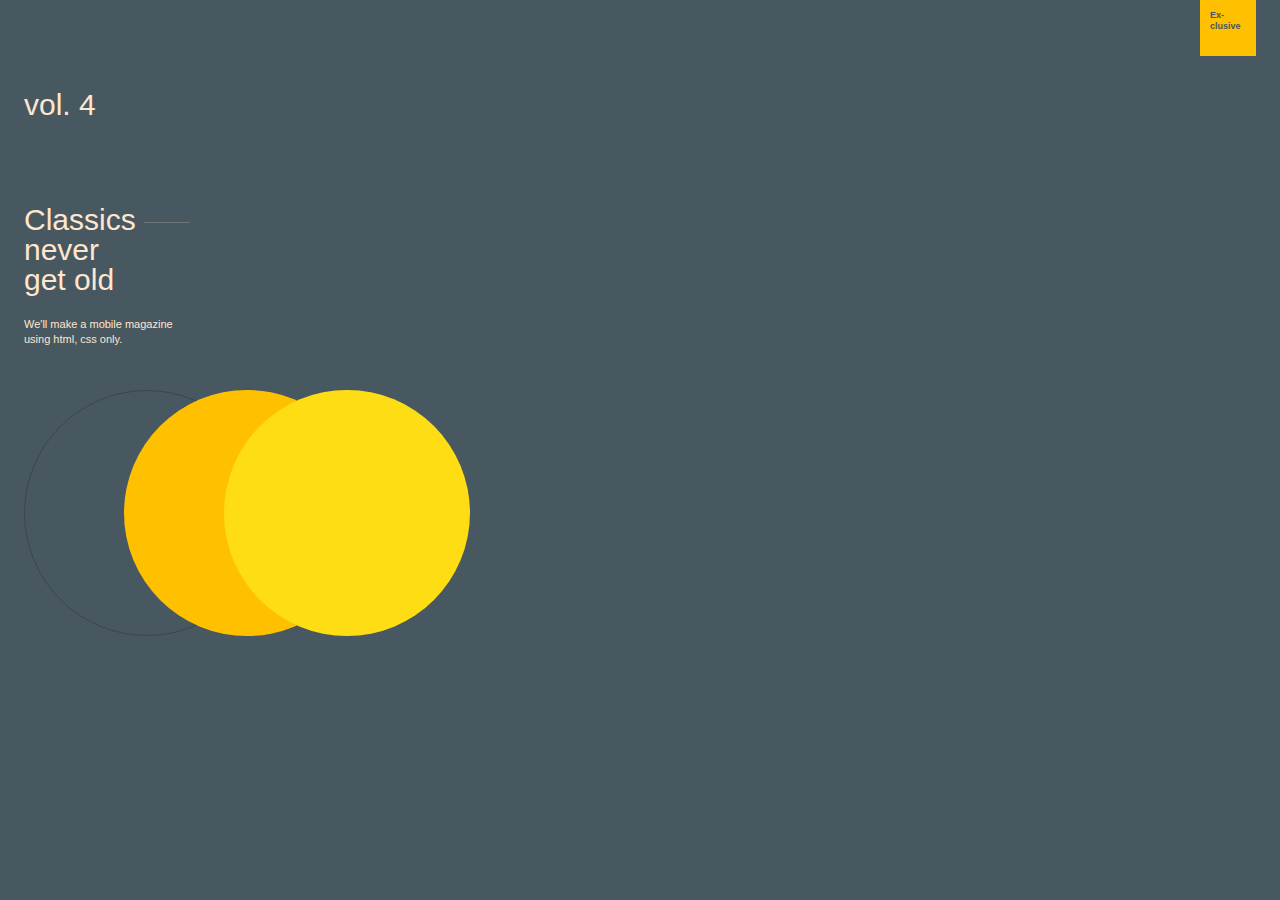
==== A_mobile/index.html @ dba861cd "2020.04.17" ====
<!DOCTYPE html>
<html lang="en">
  <head>
    <meta charset="utf-8" />
    <meta http-equiv="X-UA-Compatible" content="IE=edge" />
    <title>Page Title</title>
    <meta name="viewport" content="width=device-width, initial-scale=1" />
    <link rel="stylesheet" type="text/css" media="screen" href="main.css" />
    <link rel="stylesheet" type="text/css" media="screen" href="index.css" />
    <script src="main.js"></script>
  </head>

  <body>
    <!-- 텍스트 영역 -->
    <div class="text-area">
      <h1>
        <div class="volume">vol. 4</div>
        <div class="title">
          Classics
          <div class="line"></div>
          <br />never<br />
          get old
        </div>
      </h1>
      <p>
        We'll make a mobile magazine<br />
        using html, css only.
      </p>
    </div>
    <!-- 원 -->
    <div id="circle-wrapper">
      <div class="circle"></div>
      <div class="circle"></div>
      <div class="circle"></div>
    </div>
    <!-- 뱃지 -->
    <div id="badge">
      Ex- <br />
      clusive
    </div>
  </body>
</html>
---- A_mobile/main.css ----
body {
  margin: 0;
  font-family: "Helvetica Neue", -apple-system, BlinkMacSystemFont, "Segoe UI",
    Roboto, Oxygen, Ubuntu, Cantarell, "Open Sans", sans-serif;
  background-color: #485861;
  color: #ffe6cf;
  font-size: 11px;
  line-height: 1.4;
  font-weight: 500;
  overflow-x: hidden;
}

h1 {
  margin: 0;
  font-size: 30px;
  line-height: 1;
  font-weight: normal;
}

p {
  margin: 0;
}

ul,
li {
  margin: 0;
  padding: 0;
}

li {
  list-style: none;
}
---- A_mobile/index.css ----
.text-area {
  margin-top: 90px;
  margin-left: 24px;
}

.text-area h1 {
  margin-bottom: 22px;
}

.line {
  width: 46px;
  height: 1px;
  display: inline-block;
  position: relative;
  top: -7px;
  background-color: #ffe6cf;
  opacity: 0.2;
}

.volume {
  margin-bottom: 85px;
}
#circle-wrapper {
  position: relative;
  margin-left: 24px;
  margin-top: 42px;
}

.circle {
  width: 246px;
  height: 246px;
  border-radius: 50%;
  position: absolute;
}

.circle:nth-child(1) {
  background-color: transparent;
  border: 1px solid black;
  opacity: 0.2;
  box-sizing: border-box;
}

.circle:nth-child(2) {
  background-color: #ffc000;
  left: 100px;
}

.circle:nth-child(3) {
  background-color: #fedd15;
  left: 200px;
}

#badge {
  background-color: #ffc000;
  width: 56px;
  height: 56px;
  color: #485861;
  margin-left: 24px;
  padding-left: 10px;
  padding-top: 10px;
  font-size: 9px;
  line-height: 11px;
  box-sizing: border-box;
  position: fixed;
  top: 0;
  right: 24px;
  font-weight: bold;
}
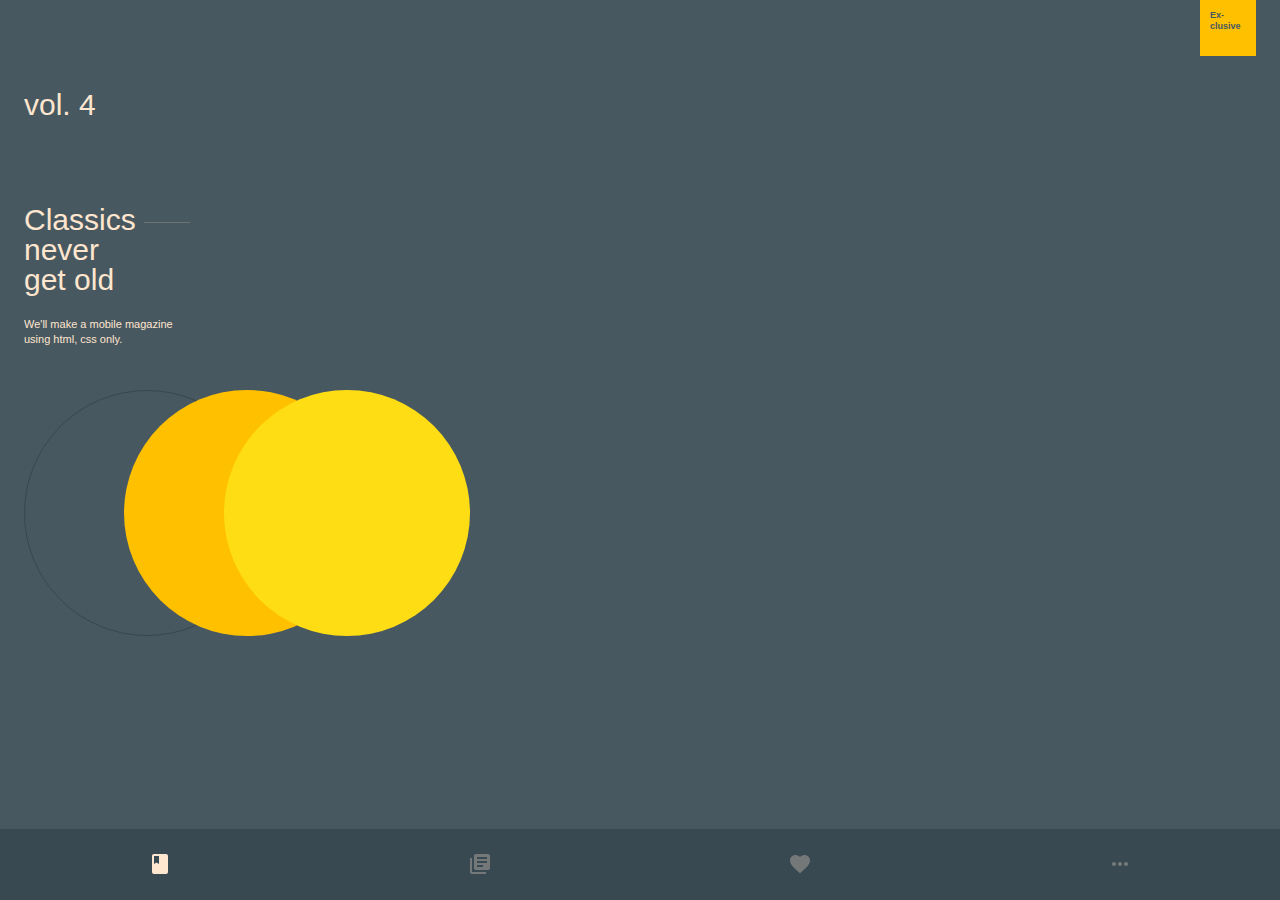
==== commit 2ca71be2: "2020.05.11" ====
--- a/A_mobile/index.html
+++ b/A_mobile/index.html
@@ -38,5 +38,20 @@
       Ex- <br />
       clusive
     </div>
+
+    <nav class="gnb">
+      <a href="index.html" class="cover mouse-effect active">
+        <img src="img/icon/cover.svg" />
+      </a>
+      <a href="issue.html" class="issue mouse-effect">
+        <img src="img/icon/issue.svg" />
+      </a>
+      <a href="like.html" class="like mouse-effect">
+        <img src="img/icon/like.svg" />
+      </a>
+      <a href="my.html" class="my mouse-effect">
+        <img src="img/icon/more.svg" />
+      </a>
+    </nav>
   </body>
 </html>
--- a/A_mobile/main.css
+++ b/A_mobile/main.css
@@ -10,11 +10,23 @@
   overflow-x: hidden;
 }
 
+h1,
+h2,
+h3,
+h4,
+h5,
+h6 {
+  margin: 0;
+  font-weight: 400;
+  line-height: 1;
+}
+
 h1 {
-  margin: 0;
   font-size: 30px;
-  line-height: 1;
-  font-weight: normal;
+}
+
+h2 {
+  font-size: 24px;
 }
 
 p {
@@ -30,3 +42,87 @@
 li {
   list-style: none;
 }
+
+a {
+  color: #ffe6cf;
+  text-decoration: none;
+}
+
+input {
+  background-color: rgba(255, 255, 255, 0.08);
+  border: none;
+  height: 40px;
+  border-radius: 8px;
+  font-size: 14px;
+  color: white;
+  text-align: center;
+  transition: 0.2s;
+}
+
+input:focus {
+  outline: none;
+  background-color: rgba(255, 255, 255, 0.12);
+}
+
+input::placeholder {
+  color: rgba(255, 255, 255, 0.3);
+  text-align: center;
+}
+
+button {
+  background-color: transparent;
+  border: none;
+  outline: none;
+  color: #ffe6cf;
+  font-size: 15px;
+}
+
+.mouse-effect {
+  position: relative;
+  overflow: hidden;
+}
+
+.mouse-effect:after {
+  content: "";
+  position: absolute;
+  width: 100%;
+  height: 100%;
+  left: 0;
+  top: 0;
+  transition: ;
+}
+
+.mouse-effect:hover:after {
+  background-color: rgba(0, 0, 0, 0.08);
+}
+
+.mouse-effect:active:after {
+  background-color: rgba(0, 0, 0, 0.12);
+}
+
+.gnb {
+  width: 100%;
+  height: 72px;
+  position: fixed;
+  bottom: 0;
+  left: 0;
+  background-color: #394952;
+  box-shadow: inset 0 1px 0 0 rgba(255, 255, 255, 0.08);
+  /* border-top: 1px solid rgba(0, 0, 0, 0.08); */
+  box-sizing: border-box;
+  display: flex;
+  justify-content: space-between;
+}
+
+.gnb a {
+  width: 25%;
+  height: 100%;
+  display: flex;
+  justify-content: center;
+  align-items: center;
+  opacity: 0.3;
+}
+
+.gnb .active {
+  opacity: 1;
+}
